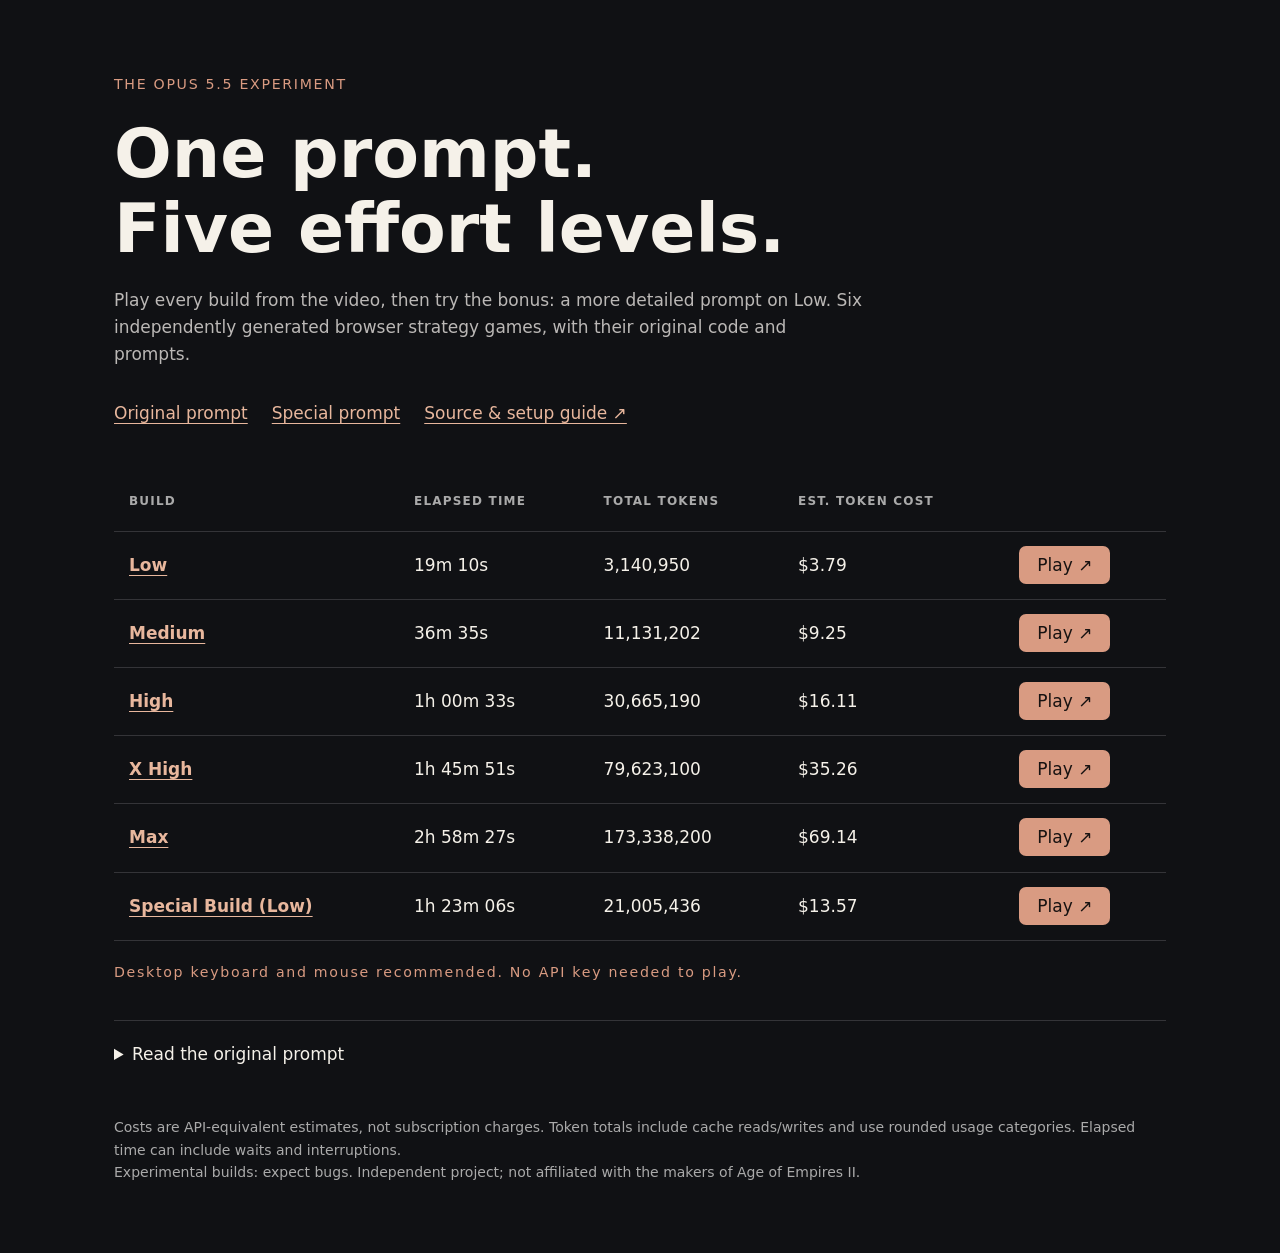
==== index.html @ f614f926 "Publish six Opus 5.5 game builds, prompts and comparison guide" ====
<!doctype html><html lang="en"><meta charset="utf-8"><meta name="viewport" content="width=device-width,initial-scale=1"><title>Opus 5.5 — Play the builds</title><style>
:root{color-scheme:dark}*{box-sizing:border-box}body{margin:0;background:#101114;color:#f5f1e9;font:17px/1.6 system-ui,sans-serif}main{max-width:1100px;margin:auto;padding:70px 24px}small{color:#d99b82;letter-spacing:.12em}h1{font-size:clamp(34px,6vw,68px);line-height:1.1;margin:20px 0}p{max-width:750px;color:#bbb8b6}a{color:#e8b79d;text-decoration-thickness:1px;text-underline-offset:4px}nav{display:flex;gap:24px;flex-wrap:wrap;margin:32px 0 44px}.table{overflow-x:auto}table{border-collapse:collapse;width:100%;white-space:nowrap}th{text-align:left;font-size:12px;text-transform:uppercase;letter-spacing:.1em;color:#aaa}th,td{padding:20px 15px;border-bottom:1px solid #343438}td:first-child{font-weight:700}.play{background:#d99b82;color:#171211;border-radius:7px;padding:9px 18px;text-decoration:none}details{margin-top:35px;border-top:1px solid #343438;padding-top:20px}pre{white-space:pre-wrap;overflow-wrap:anywhere;background:#1c1d22;padding:24px;border-radius:12px;font:15px/1.7 system-ui}footer{margin-top:48px;font-size:14px;color:#aaa}a:focus-visible,summary:focus-visible{outline:3px solid #fff;outline-offset:5px}</style><main><small>THE OPUS 5.5 EXPERIMENT</small><h1>One prompt.<br>Five effort levels.</h1><p>Play every build from the video, then try the bonus: a more detailed prompt on Low. Six independently generated browser strategy games, with their original code and prompts.</p><nav><a href="prompts/original.txt">Original prompt</a><a href="prompts/special-build.txt">Special prompt</a><a href="https://github.com/Barty-Bart/opus-55-effort-comparison">Source &amp; setup guide ↗</a></nav><div class="table"><table><thead><tr><th>Build</th><th>Elapsed time</th><th>Total tokens</th><th>Est. token cost</th><th></th></tr></thead><tbody><tr><td><a href='games/low/'>Low</a></td><td>19m 10s</td><td>3,140,950</td><td>$3.79</td><td><a class='play' href='games/low/'>Play ↗</a></td></tr><tr><td><a href='games/medium/'>Medium</a></td><td>36m 35s</td><td>11,131,202</td><td>$9.25</td><td><a class='play' href='games/medium/'>Play ↗</a></td></tr><tr><td><a href='games/high/'>High</a></td><td>1h 00m 33s</td><td>30,665,190</td><td>$16.11</td><td><a class='play' href='games/high/'>Play ↗</a></td></tr><tr><td><a href='games/xhigh/'>X High</a></td><td>1h 45m 51s</td><td>79,623,100</td><td>$35.26</td><td><a class='play' href='games/xhigh/'>Play ↗</a></td></tr><tr><td><a href='games/max/'>Max</a></td><td>2h 58m 27s</td><td>173,338,200</td><td>$69.14</td><td><a class='play' href='games/max/'>Play ↗</a></td></tr><tr><td><a href='games/special/'>Special Build (Low)</a></td><td>1h 23m 06s</td><td>21,005,436</td><td>$13.57</td><td><a class='play' href='games/special/'>Play ↗</a></td></tr></tbody></table></div><p><small>Desktop keyboard and mouse recommended. No API key needed to play.</small></p><details><summary>Read the original prompt</summary><pre>Build a complete, polished, playable browser clone of Age of Empires II. Capture the experience of growing a medieval settlement, developing its economy, advancing through ages, building an army and defeating a computer-controlled rival. Make the implementation decisions yourself. Prioritize an enjoyable game, strong visual presentation and systems that work together. Test it yourself before finishing, and leave it running so I can play it.</pre></details><footer>Costs are API-equivalent estimates, not subscription charges. Token totals include cache reads/writes and use rounded usage categories. Elapsed time can include waits and interruptions.<br>Experimental builds: expect bugs. Independent project; not affiliated with the makers of Age of Empires II.</footer></main></html>
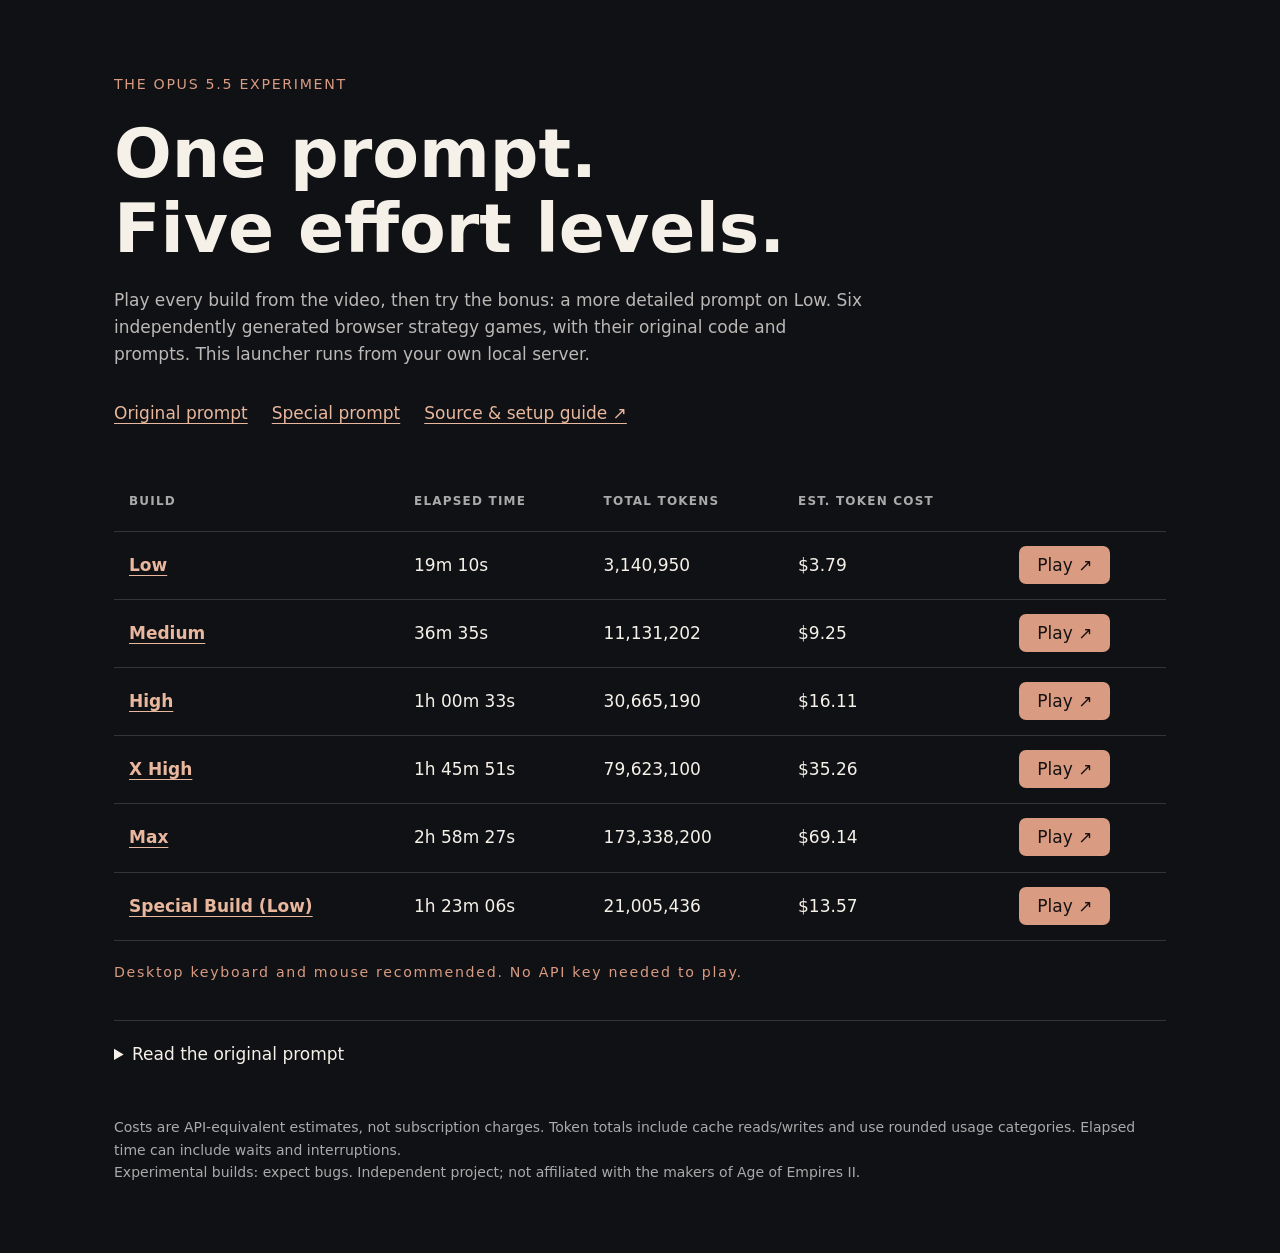
==== commit 203aaaeb: "Use repository downloads and local play only" ====
--- a/index.html
+++ b/index.html
@@ -1,2 +1,2 @@
 <!doctype html><html lang="en"><meta charset="utf-8"><meta name="viewport" content="width=device-width,initial-scale=1"><title>Opus 5.5 — Play the builds</title><style>
-:root{color-scheme:dark}*{box-sizing:border-box}body{margin:0;background:#101114;color:#f5f1e9;font:17px/1.6 system-ui,sans-serif}main{max-width:1100px;margin:auto;padding:70px 24px}small{color:#d99b82;letter-spacing:.12em}h1{font-size:clamp(34px,6vw,68px);line-height:1.1;margin:20px 0}p{max-width:750px;color:#bbb8b6}a{color:#e8b79d;text-decoration-thickness:1px;text-underline-offset:4px}nav{display:flex;gap:24px;flex-wrap:wrap;margin:32px 0 44px}.table{overflow-x:auto}table{border-collapse:collapse;width:100%;white-space:nowrap}th{text-align:left;font-size:12px;text-transform:uppercase;letter-spacing:.1em;color:#aaa}th,td{padding:20px 15px;border-bottom:1px solid #343438}td:first-child{font-weight:700}.play{background:#d99b82;color:#171211;border-radius:7px;padding:9px 18px;text-decoration:none}details{margin-top:35px;border-top:1px solid #343438;padding-top:20px}pre{white-space:pre-wrap;overflow-wrap:anywhere;background:#1c1d22;padding:24px;border-radius:12px;font:15px/1.7 system-ui}footer{margin-top:48px;font-size:14px;color:#aaa}a:focus-visible,summary:focus-visible{outline:3px solid #fff;outline-offset:5px}</style><main><small>THE OPUS 5.5 EXPERIMENT</small><h1>One prompt.<br>Five effort levels.</h1><p>Play every build from the video, then try the bonus: a more detailed prompt on Low. Six independently generated browser strategy games, with their original code and prompts.</p><nav><a href="prompts/original.txt">Original prompt</a><a href="prompts/special-build.txt">Special prompt</a><a href="https://github.com/Barty-Bart/opus-55-effort-comparison">Source &amp; setup guide ↗</a></nav><div class="table"><table><thead><tr><th>Build</th><th>Elapsed time</th><th>Total tokens</th><th>Est. token cost</th><th></th></tr></thead><tbody><tr><td><a href='games/low/'>Low</a></td><td>19m 10s</td><td>3,140,950</td><td>$3.79</td><td><a class='play' href='games/low/'>Play ↗</a></td></tr><tr><td><a href='games/medium/'>Medium</a></td><td>36m 35s</td><td>11,131,202</td><td>$9.25</td><td><a class='play' href='games/medium/'>Play ↗</a></td></tr><tr><td><a href='games/high/'>High</a></td><td>1h 00m 33s</td><td>30,665,190</td><td>$16.11</td><td><a class='play' href='games/high/'>Play ↗</a></td></tr><tr><td><a href='games/xhigh/'>X High</a></td><td>1h 45m 51s</td><td>79,623,100</td><td>$35.26</td><td><a class='play' href='games/xhigh/'>Play ↗</a></td></tr><tr><td><a href='games/max/'>Max</a></td><td>2h 58m 27s</td><td>173,338,200</td><td>$69.14</td><td><a class='play' href='games/max/'>Play ↗</a></td></tr><tr><td><a href='games/special/'>Special Build (Low)</a></td><td>1h 23m 06s</td><td>21,005,436</td><td>$13.57</td><td><a class='play' href='games/special/'>Play ↗</a></td></tr></tbody></table></div><p><small>Desktop keyboard and mouse recommended. No API key needed to play.</small></p><details><summary>Read the original prompt</summary><pre>Build a complete, polished, playable browser clone of Age of Empires II. Capture the experience of growing a medieval settlement, developing its economy, advancing through ages, building an army and defeating a computer-controlled rival. Make the implementation decisions yourself. Prioritize an enjoyable game, strong visual presentation and systems that work together. Test it yourself before finishing, and leave it running so I can play it.</pre></details><footer>Costs are API-equivalent estimates, not subscription charges. Token totals include cache reads/writes and use rounded usage categories. Elapsed time can include waits and interruptions.<br>Experimental builds: expect bugs. Independent project; not affiliated with the makers of Age of Empires II.</footer></main></html>+:root{color-scheme:dark}*{box-sizing:border-box}body{margin:0;background:#101114;color:#f5f1e9;font:17px/1.6 system-ui,sans-serif}main{max-width:1100px;margin:auto;padding:70px 24px}small{color:#d99b82;letter-spacing:.12em}h1{font-size:clamp(34px,6vw,68px);line-height:1.1;margin:20px 0}p{max-width:750px;color:#bbb8b6}a{color:#e8b79d;text-decoration-thickness:1px;text-underline-offset:4px}nav{display:flex;gap:24px;flex-wrap:wrap;margin:32px 0 44px}.table{overflow-x:auto}table{border-collapse:collapse;width:100%;white-space:nowrap}th{text-align:left;font-size:12px;text-transform:uppercase;letter-spacing:.1em;color:#aaa}th,td{padding:20px 15px;border-bottom:1px solid #343438}td:first-child{font-weight:700}.play{background:#d99b82;color:#171211;border-radius:7px;padding:9px 18px;text-decoration:none}details{margin-top:35px;border-top:1px solid #343438;padding-top:20px}pre{white-space:pre-wrap;overflow-wrap:anywhere;background:#1c1d22;padding:24px;border-radius:12px;font:15px/1.7 system-ui}footer{margin-top:48px;font-size:14px;color:#aaa}a:focus-visible,summary:focus-visible{outline:3px solid #fff;outline-offset:5px}</style><main><small>THE OPUS 5.5 EXPERIMENT</small><h1>One prompt.<br>Five effort levels.</h1><p>Play every build from the video, then try the bonus: a more detailed prompt on Low. Six independently generated browser strategy games, with their original code and prompts. This launcher runs from your own local server.</p><nav><a href="prompts/original.txt">Original prompt</a><a href="prompts/special-build.txt">Special prompt</a><a href="https://github.com/Barty-Bart/opus-55-effort-comparison">Source &amp; setup guide ↗</a></nav><div class="table"><table><thead><tr><th>Build</th><th>Elapsed time</th><th>Total tokens</th><th>Est. token cost</th><th></th></tr></thead><tbody><tr><td><a href='games/low/'>Low</a></td><td>19m 10s</td><td>3,140,950</td><td>$3.79</td><td><a class='play' href='games/low/'>Play ↗</a></td></tr><tr><td><a href='games/medium/'>Medium</a></td><td>36m 35s</td><td>11,131,202</td><td>$9.25</td><td><a class='play' href='games/medium/'>Play ↗</a></td></tr><tr><td><a href='games/high/'>High</a></td><td>1h 00m 33s</td><td>30,665,190</td><td>$16.11</td><td><a class='play' href='games/high/'>Play ↗</a></td></tr><tr><td><a href='games/xhigh/'>X High</a></td><td>1h 45m 51s</td><td>79,623,100</td><td>$35.26</td><td><a class='play' href='games/xhigh/'>Play ↗</a></td></tr><tr><td><a href='games/max/'>Max</a></td><td>2h 58m 27s</td><td>173,338,200</td><td>$69.14</td><td><a class='play' href='games/max/'>Play ↗</a></td></tr><tr><td><a href='games/special/'>Special Build (Low)</a></td><td>1h 23m 06s</td><td>21,005,436</td><td>$13.57</td><td><a class='play' href='games/special/'>Play ↗</a></td></tr></tbody></table></div><p><small>Desktop keyboard and mouse recommended. No API key needed to play.</small></p><details><summary>Read the original prompt</summary><pre>Build a complete, polished, playable browser clone of Age of Empires II. Capture the experience of growing a medieval settlement, developing its economy, advancing through ages, building an army and defeating a computer-controlled rival. Make the implementation decisions yourself. Prioritize an enjoyable game, strong visual presentation and systems that work together. Test it yourself before finishing, and leave it running so I can play it.</pre></details><footer>Costs are API-equivalent estimates, not subscription charges. Token totals include cache reads/writes and use rounded usage categories. Elapsed time can include waits and interruptions.<br>Experimental builds: expect bugs. Independent project; not affiliated with the makers of Age of Empires II.</footer></main></html>
